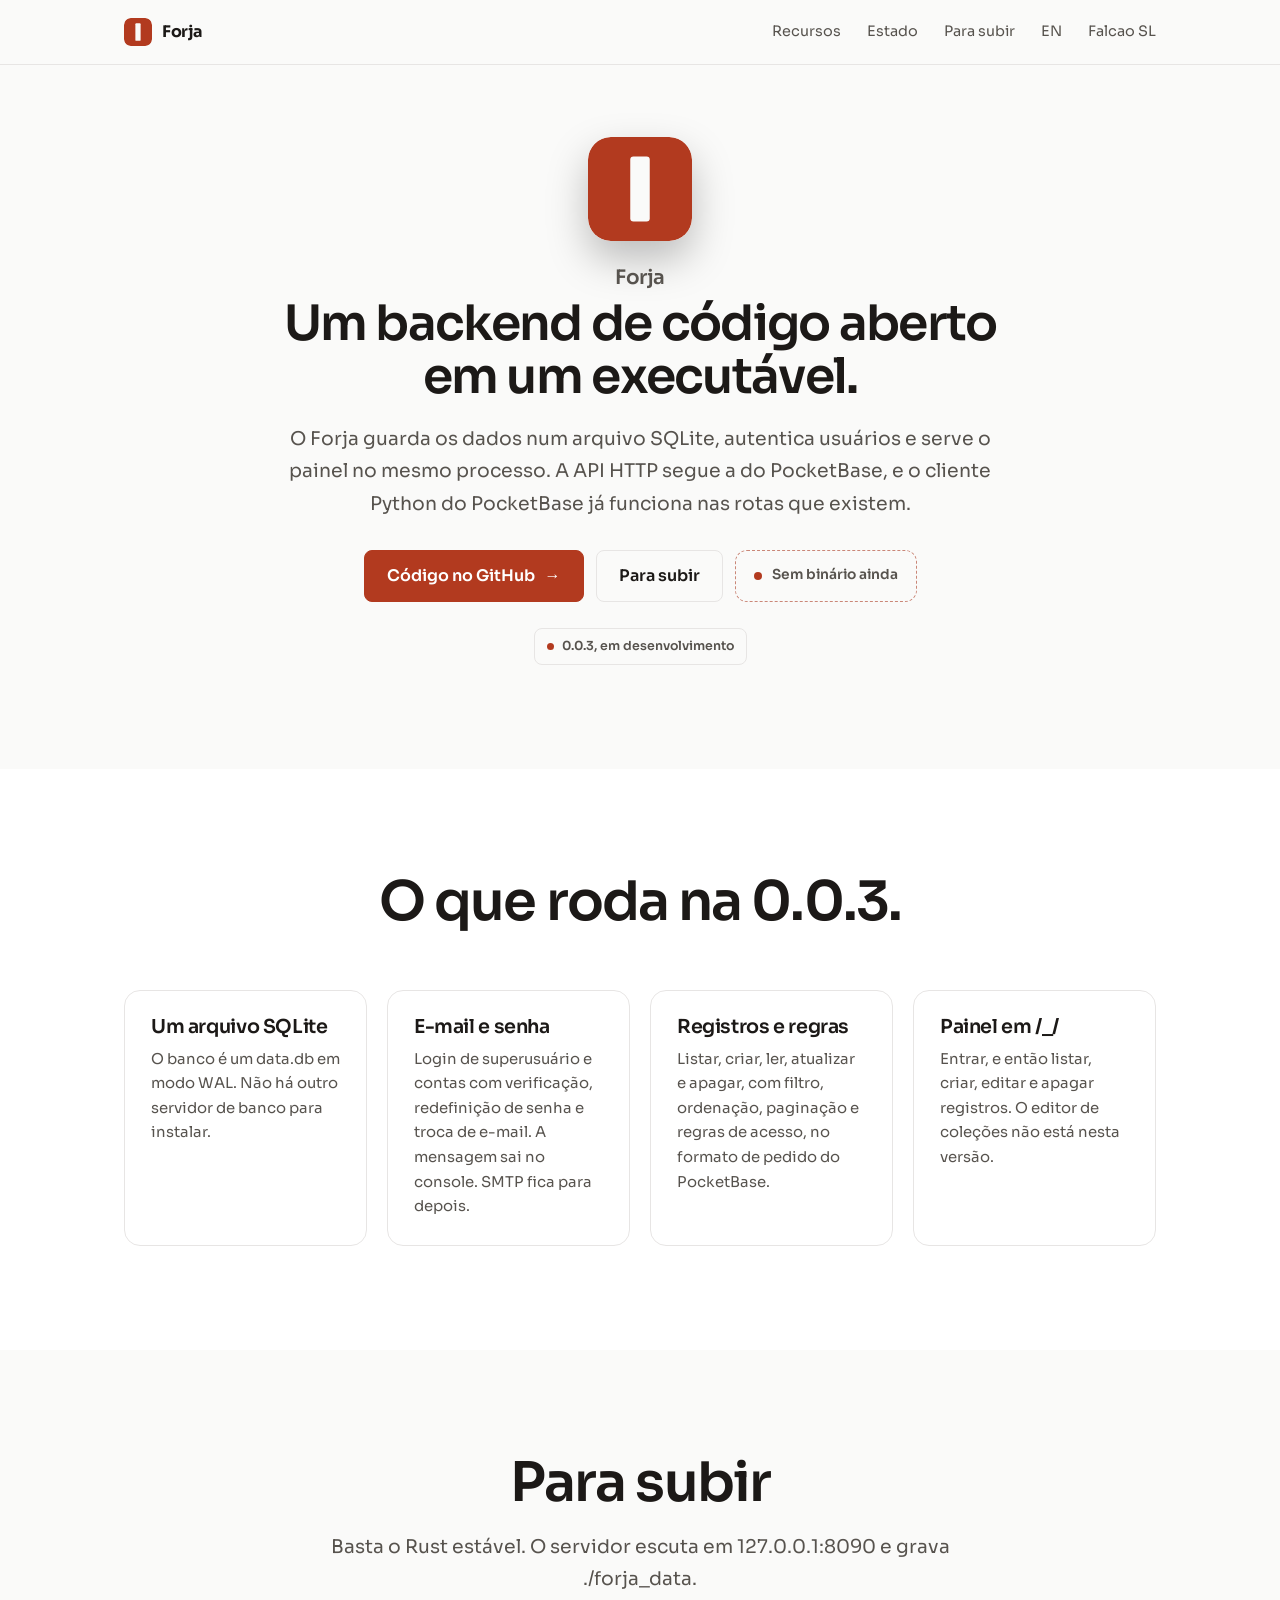
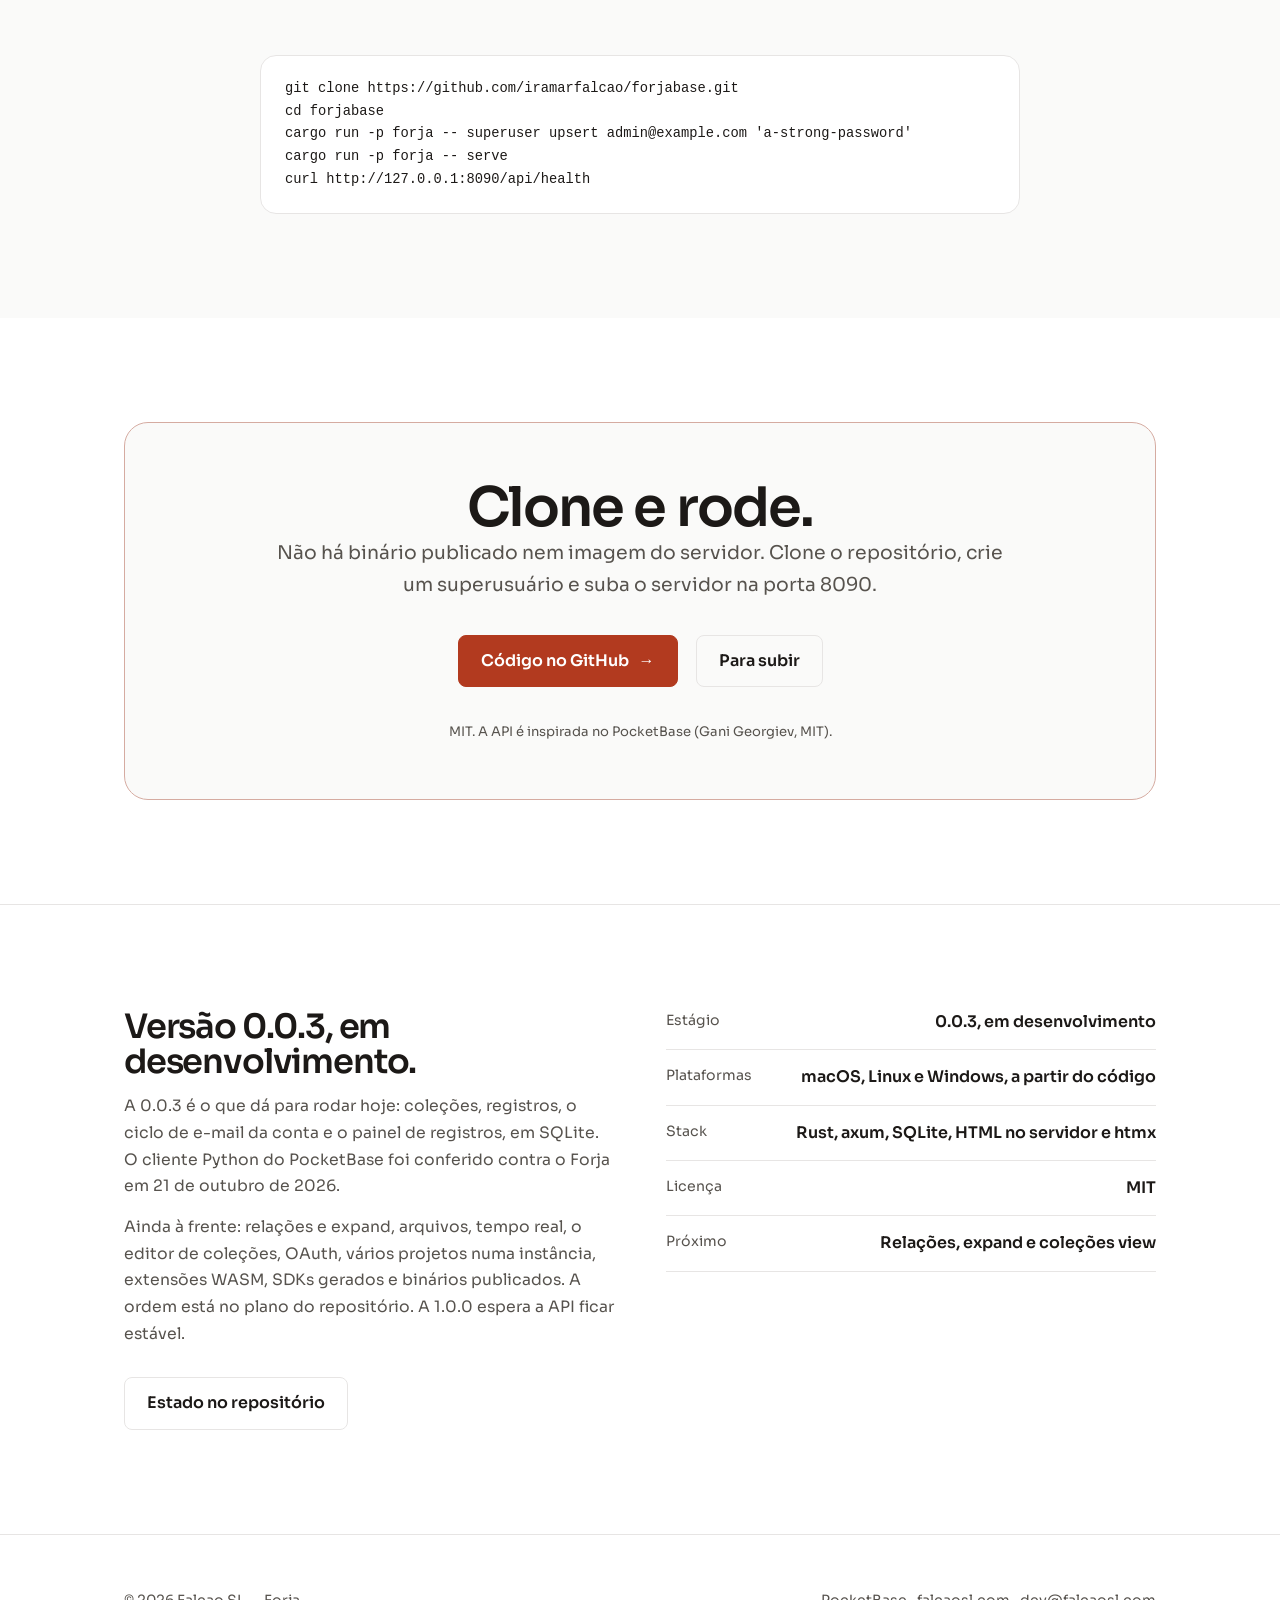
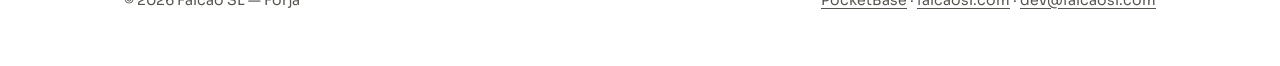
==== site/index.pt.html @ 16689769 "Adiciona a landing do Forja e o container nginx. A página diz o que a 0.0.3 faz e o que ainda não fa" ====
<!DOCTYPE html>
<html lang="pt-BR">
<head>
<meta charset="UTF-8">
<meta name="viewport" content="width=device-width, initial-scale=1">
<title>Forja | Um backend de código aberto em um executável</title>
<meta name="description" content="SQLite, autenticação e painel administrativo num executável em Rust. A API HTTP segue a do PocketBase. Versão 0.0.3, em desenvolvimento. MIT.">
<meta name="theme-color" content="#fafaf9">
<link rel="canonical" href="https://forja.falcaosl.com/index.pt.html">
<meta property="og:type" content="website">
<meta property="og:locale" content="pt_BR">
<meta property="og:title" content="Forja | Um backend de código aberto em um executável">
<meta property="og:description" content="SQLite, autenticação e painel administrativo num executável em Rust. A API HTTP segue a do PocketBase. Versão 0.0.3, em desenvolvimento. MIT.">
<meta property="og:url" content="https://forja.falcaosl.com/index.pt.html">
<meta property="og:site_name" content="Forja">
<meta name="author" content="Francisco Iramar Falcão Junior">
<meta name="robots" content="index, follow, max-image-preview:large">
<script type="application/ld+json">
{
  "@context": "https://schema.org",
  "@type": "SoftwareApplication",
  "name": "Forja",
  "url": "https://forja.falcaosl.com/index.pt.html",
  "applicationCategory": "DeveloperApplication",
  "operatingSystem": "macOS, Linux, Windows",
  "description": "SQLite, autenticação e painel administrativo num executável em Rust. A API HTTP segue a do PocketBase. Versão 0.0.3, em desenvolvimento. MIT.",
  "author": { "@type": "Person", "name": "Francisco Iramar Falcão Junior" },
  "publisher": { "@type": "Organization", "name": "Falcao SL", "url": "https://falcaosl.com/" }
}
</script>
<link rel="icon" href="favicon-20261017.svg" type="image/svg+xml">
<link rel="stylesheet" href="styles.css?v=20261017">
</head>
<body>
<a class="skip-link" href="#main">Pular para o conteúdo</a>

<header class="top">
  <div class="wrap">
    <a class="brand" href="/"><img class="mark" src="favicon-20261017.svg" width="28" height="28" alt="">Forja</a>
    <nav aria-label="Principal">
      <a href="#features">Recursos</a>
      <a href="#state">Estado</a>
      <a href="#start">Para subir</a>
      <a href="index.html" hreflang="en" lang="en">EN</a>
      <a href="https://falcaosl.com/">Falcao SL</a>
    </nav>
  </div>
</header>

<main id="main">

  <section class="section">
    <div class="wrap">
      <div class="hero">
          <img class="hero-icon" src="favicon-20261017.svg" width="256" height="256" alt="Forja— ícone">
        <h1>Forja</h1>
        <p class="tagline">Um backend de código aberto em um executável.</p>
        <p class="lead">O Forja guarda os dados num arquivo SQLite, autentica usuários e serve o painel no mesmo processo. A API HTTP segue a do PocketBase, e o cliente Python do PocketBase já funciona nas rotas que existem.</p>
        <div class="actions">
            <a class="btn btn-primary" href="https://github.com/iramarfalcao/forjabase">Código no GitHub <span aria-hidden="true">→</span></a><a class="btn btn-ghost" href="#start">Para subir</a><span class="store-soon">Sem binário ainda</span>
          </div>
        <p class="badge">0.0.3, em desenvolvimento</p>
      </div>
    </div>
  </section>

  <section class="section shots-section" aria-label="Telas">
    <div class="wrap">
      <div class="shots"></div>
    </div>
  </section>

  <section class="section section--alt" id="features" aria-labelledby="features-title">
    <div class="wrap">
      <div class="section-head reveal">
        <h2 id="features-title">O que roda na 0.0.3.</h2>
      </div>
      <div class="grid">
        <article class="card reveal"><h3>Um arquivo SQLite</h3><p>O banco é um data.db em modo WAL. Não há outro servidor de banco para instalar.</p></article>
        <article class="card reveal"><h3>E-mail e senha</h3><p>Login de superusuário e contas com verificação, redefinição de senha e troca de e-mail. A mensagem sai no console. SMTP fica para depois.</p></article>
        <article class="card reveal"><h3>Registros e regras</h3><p>Listar, criar, ler, atualizar e apagar, com filtro, ordenação, paginação e regras de acesso, no formato de pedido do PocketBase.</p></article>
        <article class="card reveal"><h3>Painel em /_/</h3><p>Entrar, e então listar, criar, editar e apagar registros. O editor de coleções não está nesta versão.</p></article>
      </div>
    </div>
  </section>


  <section class="section" id="start" aria-labelledby="start-title">
    <div class="wrap">
      <div class="section-head reveal">
        <h2 id="start-title">Para subir</h2>
        <p class="lead">Basta o Rust estável. O servidor escuta em 127.0.0.1:8090 e grava ./forja_data.</p>
      </div>
      <pre class="code reveal"><code>git clone https://github.com/iramarfalcao/forjabase.git
cd forjabase
cargo run -p forja -- superuser upsert admin@example.com 'a-strong-password'
cargo run -p forja -- serve
curl http://127.0.0.1:8090/api/health</code></pre>
    </div>
  </section>


  <section class="section cta" id="get" aria-labelledby="get-title">
    <div class="wrap">
      <div class="cta-box reveal">
        <div>
          <h2 id="get-title">Clone e rode.</h2>
          <p class="lead">Não há binário publicado nem imagem do servidor. Clone o repositório, crie um superusuário e suba o servidor na porta 8090.</p>
        </div>
        <div class="cta-actions"><a class="btn btn-primary" href="https://github.com/iramarfalcao/forjabase">Código no GitHub <span aria-hidden="true">→</span></a><a class="btn btn-ghost" href="#start">Para subir</a></div>
        <p class="cta-fine">MIT. A API é inspirada no PocketBase (Gani Georgiev, MIT).</p>
      </div>
    </div>
  </section>

  <section class="section state-strip" id="state" aria-labelledby="state-title">
    <div class="wrap">
      <div class="state reveal">
        <div>
          <h2 id="state-title">Versão 0.0.3, em desenvolvimento.</h2>
          <p class="lead">A 0.0.3 é o que dá para rodar hoje: coleções, registros, o ciclo de e-mail da conta e o painel de registros, em SQLite. O cliente Python do PocketBase foi conferido contra o Forja em 21 de outubro de 2026.</p>
          <p class="lead">Ainda à frente: relações e expand, arquivos, tempo real, o editor de coleções, OAuth, vários projetos numa instância, extensões WASM, SDKs gerados e binários publicados. A ordem está no plano do repositório. A 1.0.0 espera a API ficar estável.</p>
          <div class="actions"><a class="btn btn-ghost" href="https://github.com/iramarfalcao/forjabase/blob/main/docs/STATUS.md">Estado no repositório</a></div>
        </div>
        <dl>
          <div><dt>Estágio</dt><dd>0.0.3, em desenvolvimento</dd></div>
          <div><dt>Plataformas</dt><dd>macOS, Linux e Windows, a partir do código</dd></div>
          <div><dt>Stack</dt><dd>Rust, axum, SQLite, HTML no servidor e htmx</dd></div>
          <div><dt>Licença</dt><dd>MIT</dd></div>
          <div><dt>Próximo</dt><dd>Relações, expand e coleções view</dd></div>
        </dl>
      </div>
    </div>
  </section>

</main>

<footer class="bottom">
  <div class="wrap">
    <span>© 2026 Falcao SL — Forja</span>
    <span class="spacer"><a href="https://pocketbase.io/">PocketBase</a> · <a href="https://falcaosl.com/">falcaosl.com</a> · <a href="mailto:dev@falcaosl.com">dev@falcaosl.com</a></span>
  </div>
</footer>

<script src="motion.js?v=20261017" defer></script>
</body>
</html>
---- site/styles.css ----
/* Forja — site do produto.

   Mesmo esqueleto de todos os sites da Falcao SL: trocar os tokens de :root
   repinta a página inteira. Cada seção ocupa a altura da janela e cresce com o
   conteúdo quando ele não cabe — tela cheia é piso, não recorte.
   Gerado por scripts/gen_sites.py; não edite à mão. */

@font-face {
  font-family: "Sora";
  src: url("assets/fonts/Sora-Variable.ttf") format("truetype");
  font-style: normal;
  font-weight: 300 700;
  font-display: swap;
}

:root {
  --bg: #fafaf9;
  --fg: #1c1917;
  --muted: #57534e;
  --accent: #b23a1f;
  --accent-ink: #ffffff;
  --line: #e7e5e4;
  --card: #ffffff;
  --header-h: 64px;

  font-family: "Sora", -apple-system, BlinkMacSystemFont, "Segoe UI", Inter, sans-serif;
  font-synthesis: none;
}

* { box-sizing: border-box; min-width: 0; }
html { scroll-behavior: smooth; scroll-padding-top: var(--header-h); -webkit-text-size-adjust: 100%; }
body {
  margin: 0; overflow-x: hidden;
  background: var(--bg); color: var(--fg);
  font-size: 16px; line-height: 1.65;
}
a { color: inherit; text-decoration: none; }
::selection { background: var(--accent); color: var(--accent-ink); }
img, svg { display: block; max-width: 100%; height: auto; }
h1, h2, h3, p, ul { margin: 0; }
ul { padding: 0; list-style: none; }
:where(a, button, [tabindex]):focus-visible { outline: 3px solid var(--accent); outline-offset: 4px; border-radius: 3px; }

h1, h2, h3 { line-height: 1.05; letter-spacing: -.035em; font-weight: 600; }
h1 { font-size: clamp(2.6rem, 7vw, 5rem); }
h2 { font-size: clamp(2rem, 4.6vw, 3.4rem); }
h3 { font-size: 1.2rem; letter-spacing: -.02em; }

.skip-link { position: fixed; top: -200px; left: 16px; z-index: 50; padding: 12px 18px; border-radius: 10px; background: var(--fg); color: var(--bg); font-weight: 600; }
.skip-link:focus { top: 12px; }

.wrap { width: 100%; max-width: 1120px; margin-inline: auto; padding-inline: clamp(20px, 5vw, 44px); }

/* Landing de aplicativo, não apresentação de slides: a seção tem a altura do
   conteúdo. O piso de 100svh é do hub em falcaosl.com, onde foi pedido; aqui
   ele só inflava uma página curta em cinco telas de rolagem. */
.section {
  --pad-block: clamp(56px, 9vw, 104px);
  padding: var(--pad-block) 0;
}
.section:first-of-type { padding-top: clamp(36px, 6vw, 72px); }
.section--alt { background: var(--card); }

.eyebrow {
  display: flex; align-items: center; gap: 10px; margin-bottom: 18px;
  font-size: .7rem; font-weight: 700; letter-spacing: .16em; text-transform: uppercase;
  color: var(--accent);
}
.eyebrow::before { content: ""; width: 26px; height: 2px; flex: none; background: currentColor; }
.lead { max-width: 62ch; margin-top: 20px; font-size: clamp(1rem, 1.5vw, 1.18rem); line-height: 1.7; color: var(--muted); }
.section-head { max-width: 680px; margin: 0 auto clamp(36px, 5vw, 60px); text-align: center; }
.section-head .eyebrow { justify-content: center; }
.section-head .lead { margin-inline: auto; }

/* cabeçalho */
.top {
  position: sticky; top: 0; z-index: 20;
  background: var(--bg);
  border-bottom: 1px solid var(--line);
}
.top.scrolled { border-bottom-color: var(--line); }
.top .wrap { display: flex; align-items: center; gap: 16px; min-height: var(--header-h); }
.brand { display: flex; align-items: center; gap: 10px; font-weight: 700; letter-spacing: -.02em; }
.brand .mark { width: 26px; height: 26px; border-radius: 8px; background: var(--accent); flex: none; }
.brand img.mark { width: 28px; height: 28px; border-radius: 7px; background: none; }
.top nav { display: flex; gap: clamp(12px, 2.4vw, 26px); margin-left: auto; font-size: .9rem; }
.top nav a { display: inline-flex; align-items: center; min-height: 44px; color: var(--muted); }
.top nav a:hover { color: var(--fg); }

/* hero */
/* Herói centralizado e empilhado: ícone, nome, frase, botão. Sem imagem ao
   lado — as capturas vêm logo abaixo, numa fileira própria. */
.hero { max-width: 720px; margin-inline: auto; text-align: center; }
.hero .eyebrow { justify-content: center; }
.hero .lead { margin-inline: auto; }
.hero .actions { justify-content: center; }
.hero-icon {
  width: clamp(76px, 9vw, 104px); height: auto; margin: 0 auto 26px;
  border-radius: 23px; box-shadow: 0 18px 40px #00000040;
}

/* Capturas em fileira, sem moldura de aparelho: a arte já é a peça. */
.shots-section { padding-top: 0; }
.shots {
  display: grid; gap: clamp(14px, 2vw, 22px);
  grid-template-columns: repeat(auto-fit, minmax(min(100%, 260px), 1fr));
}
.shots img {
  width: 100%; height: auto; border-radius: 18px;
  box-shadow: 0 18px 44px #00000030;
}
.shots figure { margin: 0; }
.shots figcaption { margin-top: 12px; font-size: .86rem; line-height: 1.5; color: var(--muted); }
.hero h1 { font-size: clamp(1.05rem, 2vw, 1.25rem); font-weight: 600; letter-spacing: -.02em; color: var(--muted); }
.tagline { margin: 10px auto 0; max-width: 18em; font-size: clamp(1.9rem, 5vw, 3.05rem); font-weight: 600; letter-spacing: -.035em; line-height: 1.08; color: var(--fg); }
.actions { display: flex; flex-wrap: wrap; gap: 12px; margin-top: 30px; }
.btn {
  display: inline-flex; align-items: center; justify-content: center; gap: 10px;
  min-height: 48px; padding: 12px 22px; border-radius: 8px;
  border: 1px solid var(--line); font-weight: 600; cursor: pointer;
  transition: transform .2s, background .2s, border-color .2s;
}
.btn:hover { border-color: var(--fg); }
.btn-primary:hover { filter: brightness(.96); border-color: var(--accent); }
.btn-primary { background: var(--accent); border-color: var(--accent); color: var(--accent-ink); }
.btn-ghost:hover { border-color: currentColor; }
.badge {
  display: inline-flex; align-items: center; gap: 8px; margin-top: 26px;
  padding: 7px 12px; border-radius: 8px; border: 1px solid var(--line);
  font-size: .78rem; font-weight: 600; color: var(--muted);
}
.badge::before { content: ""; width: 7px; height: 7px; border-radius: 50%; background: var(--accent); }

/* palco: captura real ou ilustração */
.stage {
  position: relative; display: grid; place-items: center;
  padding: clamp(18px, 3vw, 32px); border-radius: 22px;
  background: color-mix(in srgb, var(--accent) 10%, var(--bg));
  border: 1px solid color-mix(in srgb, var(--accent) 24%, transparent);
}
.stage > img { width: 100%; height: auto; max-height: min(56svh, 520px); object-fit: contain; border-radius: 12px; box-shadow: 0 28px 60px #00000038; }
.stage-phones { display: flex; justify-content: center; gap: clamp(10px, 2vw, 20px); width: 100%; }
.stage-phones figure { margin: 0; width: min(46%, 220px, 23svh); padding: 6px; border-radius: 28px; background: linear-gradient(150deg, #f4f6fa, #7f8da8 42%, #141c2a); box-shadow: 0 24px 55px #00000045; }
.stage-phones img { width: 100%; height: auto; border-radius: 23px; }

.mock { width: 100%; padding: clamp(18px, 2.6vw, 26px); border-radius: 16px; background: var(--card); border: 1px solid color-mix(in srgb, var(--accent) 26%, transparent); box-shadow: 0 24px 55px #0000002e; }
.mock-bar { display: flex; justify-content: space-between; gap: 12px; margin-bottom: 20px; font-size: .66rem; font-weight: 700; letter-spacing: .12em; text-transform: uppercase; color: var(--muted); }
.mock-hero { font-size: clamp(1.7rem, 4vw, 2.7rem); font-weight: 600; letter-spacing: -.04em; text-align: center; padding: 22px 0; }
.mock-hero em { font-style: normal; color: var(--accent); }
.mock-track { height: 6px; border-radius: 99px; background: color-mix(in srgb, var(--accent) 22%, transparent); overflow: hidden; }
.mock-track i { display: block; width: 46%; height: 100%; border-radius: 99px; background: var(--accent); }
.mock-rows { display: grid; gap: 11px; margin-top: 20px; }
.mock-rows p { display: flex; justify-content: space-between; gap: 14px; font-size: .88rem; color: var(--muted); }
.mock-rows p b { color: var(--fg); font-weight: 600; }

/* grades */
/* Quatro recursos: colunas explícitas em 1/2/4 para nunca sobrar um órfão —
   o auto-fit dava três colunas e deixava o quarto cartão sozinho na linha. */
.grid { display: grid; gap: clamp(14px, 2vw, 20px); grid-template-columns: repeat(2, minmax(0, 1fr)); }
@media (min-width: 1000px) { .grid { grid-template-columns: repeat(4, minmax(0, 1fr)); } }
@media (max-width: 560px) { .grid { grid-template-columns: minmax(0, 1fr); } }
.card {
  padding: 26px; border: 1px solid var(--line); border-radius: 16px; background: var(--card);
  transition: transform .25s, border-color .25s, box-shadow .25s;
}
.card:hover { border-color: color-mix(in srgb, var(--accent) 45%, var(--line)); }
.card h3 { margin-bottom: 10px; }
.card p { font-size: .93rem; color: var(--muted); }
.card-n { display: block; margin-bottom: 14px; font-size: .68rem; font-weight: 700; letter-spacing: .14em; color: var(--accent); }

/* estado — tira compacta no fim, não uma seção de venda */
.state-strip { background: var(--card); border-top: 1px solid var(--line); }
.state-strip h2 { font-size: clamp(1.5rem, 2.8vw, 2.1rem); }
.state-strip .lead { font-size: .98rem; margin-top: 14px; }
.state { display: grid; grid-template-columns: repeat(auto-fit, minmax(min(100%, 280px), 1fr)); gap: clamp(26px, 4vw, 56px); align-items: start; }
.state dl { margin: 0; display: grid; gap: 14px; }
.state dl > div { display: flex; justify-content: space-between; gap: 16px; padding-bottom: 14px; border-bottom: 1px solid var(--line); }
.state dt { flex: none; color: var(--muted); font-size: .88rem; }
.state dd { margin: 0; font-weight: 600; text-align: right; overflow-wrap: anywhere; }

/* Faixa de conversão: a pergunta "como eu consigo isto?" respondida de uma vez,
   em tela cheia, antes da seção de estado. */
.cta { background: var(--card); }
.cta-box {
  display: grid; gap: clamp(22px, 3vw, 34px); justify-items: center; text-align: center;
  padding: clamp(30px, 5vw, 56px);
  border: 1px solid color-mix(in srgb, var(--accent) 34%, var(--line));
  border-radius: 24px;
  background: var(--bg);
}
.cta-box h2 { max-width: 20ch; }
.cta-box .eyebrow { justify-content: center; }
.cta-actions { justify-content: center; }
.cta-box .lead { margin-top: 0; max-width: 54ch; }
.cta-actions { display: flex; flex-wrap: wrap; align-items: center; gap: 14px 18px; }

/* Loja: badge real onde o app está publicado, marcador honesto onde não está.
   O badge oficial nunca é usado para app que ainda não tem listagem. */
.store-soon {
  display: inline-flex; align-items: center; gap: 10px;
  min-height: 48px; padding: 0 18px;
  border: 1px dashed color-mix(in srgb, var(--accent) 55%, var(--line));
  border-radius: 12px;
  font-size: .86rem; font-weight: 600; color: var(--muted);
}
.store-soon::before {
  content: ""; width: 8px; height: 8px; border-radius: 50%;
  background: var(--accent); flex: none;
}
.cta-fine { font-size: .82rem; color: var(--muted); max-width: 62ch; }

/* páginas de documento (privacidade, suporte, termos) — usam este mesmo CSS */
.brand .dot { width: 26px; height: 26px; border-radius: 8px; background: var(--accent); flex: none; }
.doc { padding: calc(var(--header-h) + 44px) 0 clamp(56px, 8vh, 88px); }
.doc .wrap { max-width: 760px; }
.doc h1 { font-size: clamp(2.1rem, 5vw, 3rem); margin-bottom: 10px; }
.doc h2 { font-size: clamp(1.3rem, 2.4vw, 1.7rem); margin: 44px 0 12px; }
.doc h3 { margin: 28px 0 8px; }
.doc p, .doc li { margin-bottom: 14px; color: var(--muted); overflow-wrap: anywhere; }
.doc .lead { margin-top: 18px; color: var(--fg); }
.doc ul { list-style: disc; padding-left: 22px; margin-bottom: 16px; }
.doc a { color: var(--accent); text-decoration: underline; text-underline-offset: 3px; }
.doc-meta { font-size: .86rem; }
.doc table { width: 100%; border-collapse: collapse; margin-bottom: 18px; }
.doc :is(th, td) { padding: 10px 12px; border-bottom: 1px solid var(--line); text-align: left; font-size: .92rem; }
.doc-scroll { overflow-x: auto; }

/* rodapé */
.bottom { padding: clamp(40px, 6vh, 64px) 0; border-top: 1px solid var(--line); background: var(--card); }
.bottom .wrap { display: flex; flex-wrap: wrap; gap: 14px 28px; align-items: center; font-size: .88rem; color: var(--muted); }
.bottom a { text-decoration: underline; text-underline-offset: 3px; }
.bottom .spacer { margin-left: auto; }

@media (max-width: 880px) {
  .hero-grid { grid-template-columns: minmax(0, 1fr); }
  .hero-visual { max-width: 560px; width: 100%; margin-inline: auto; }
}
@media (max-width: 600px) {
  .section { --pad-block: clamp(48px, 7vh, 80px); }
  .top nav { gap: 12px; font-size: .82rem; }
  .bottom .spacer { margin-left: 0; }
}


@media (max-width: 760px) {
  .top .wrap { flex-wrap: wrap; row-gap: 0; padding-block: 8px; }
  .top nav {
    order: 3; flex: 1 0 100%; margin-left: 0; overflow-x: auto;
    gap: 16px; padding-bottom: 2px; scrollbar-width: none;
  }
  .top nav::-webkit-scrollbar { display: none; }
  .top nav a { white-space: nowrap; flex: none; }
  .lang { margin-left: auto; min-height: 44px; padding-inline: 12px; }
  .hero .btn-primary { min-width: min(100%, 260px); }
}

/* Visível por padrão. Só esconde para revelar ao rolar quando motion.js rodou e
   marcou o <html> com .js-reveal; o que já estava na tela fica (.seen). */
.js-reveal .reveal:not(.visible):not(.seen) { opacity: 0; transform: translateY(20px); }
.reveal.visible { animation: arrive .65s cubic-bezier(.16, 1, .3, 1) both; }
@keyframes arrive { from { opacity: 0; transform: translateY(20px); } to { opacity: 1; transform: none; } }

@media (prefers-reduced-motion: reduce) {
  html { scroll-behavior: auto; }
  *, *::before, *::after { animation: none !important; transition: none !important; }
  .reveal { opacity: 1; transform: none; }
}

.shots:empty { display: none; }
.shots-section:has(.shots:empty) { display: none; }
.code {
  margin: 0 auto; max-width: 760px; padding: 22px 24px; overflow-x: auto;
  border: 1px solid var(--line); border-radius: 16px; background: var(--card);
  color: var(--fg); font-family: ui-monospace, "SF Mono", Menlo, Consolas, monospace;
  font-size: .86rem; line-height: 1.65;
}
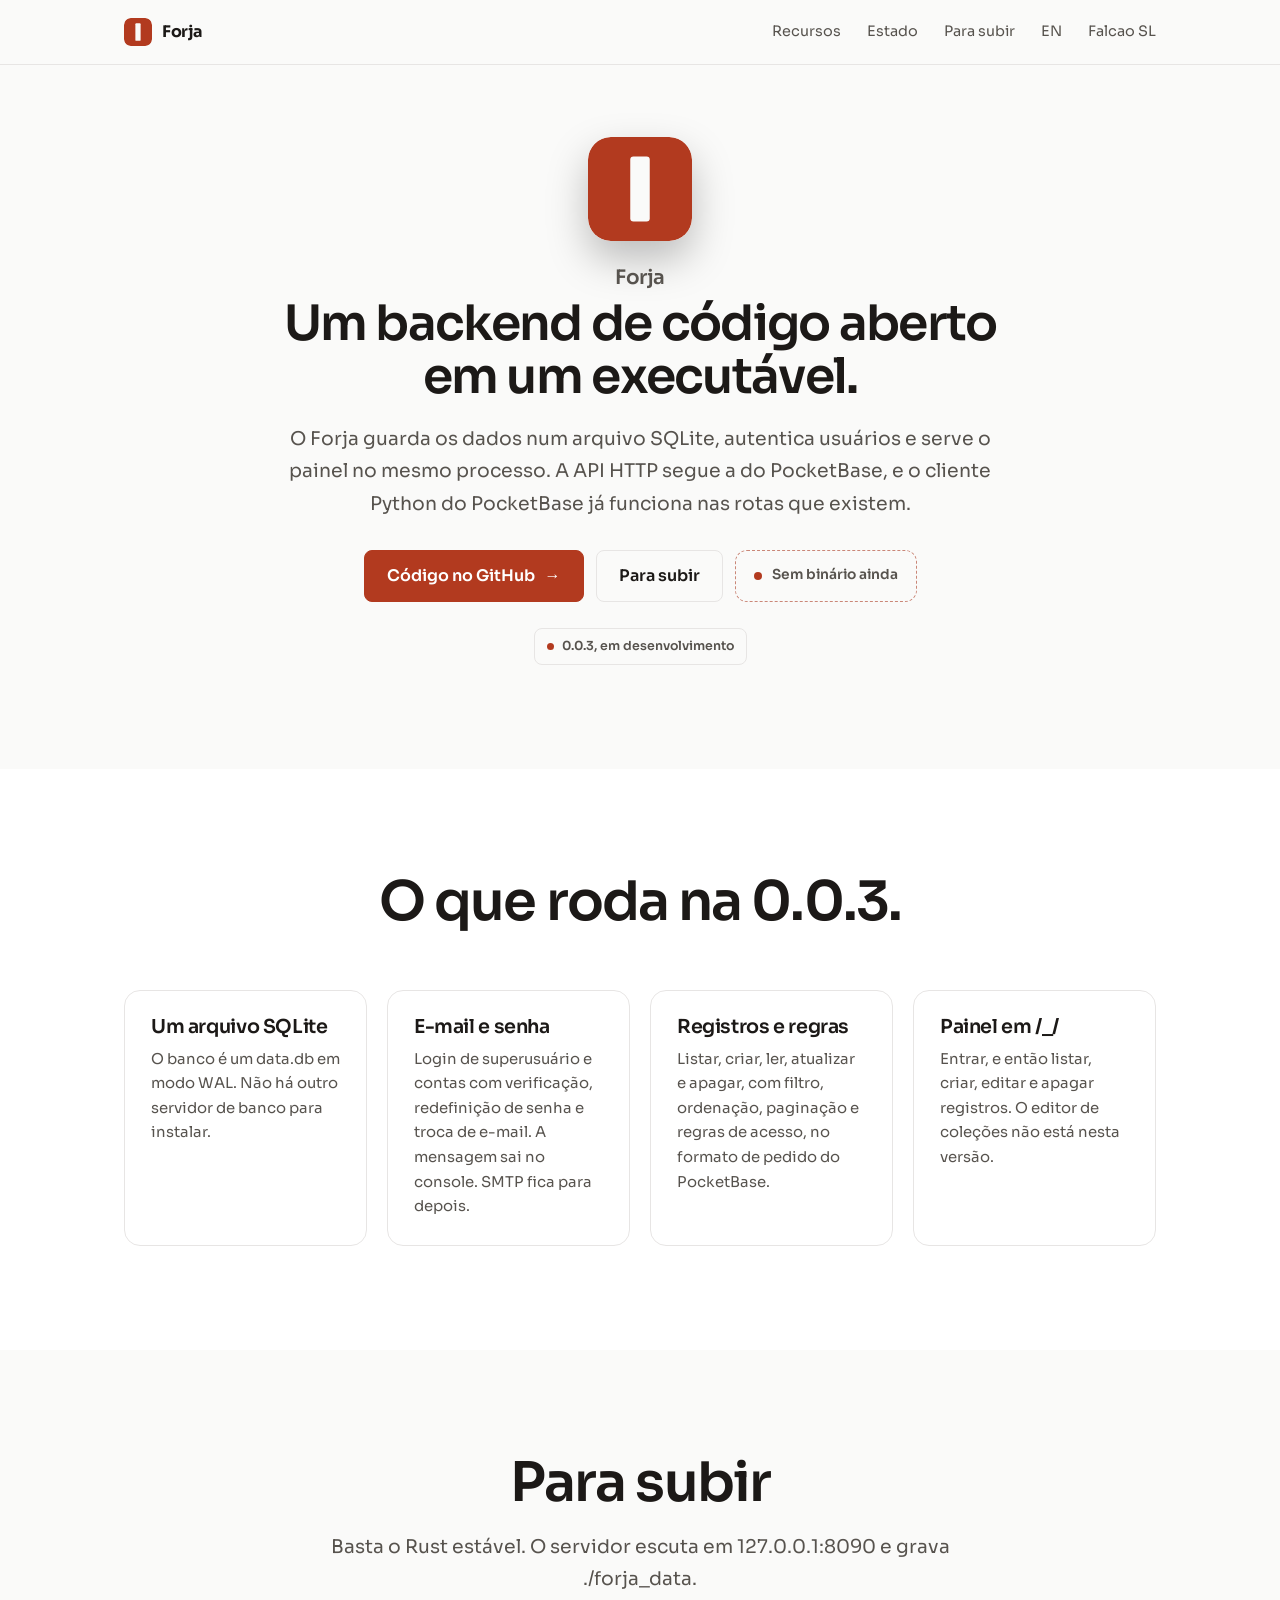
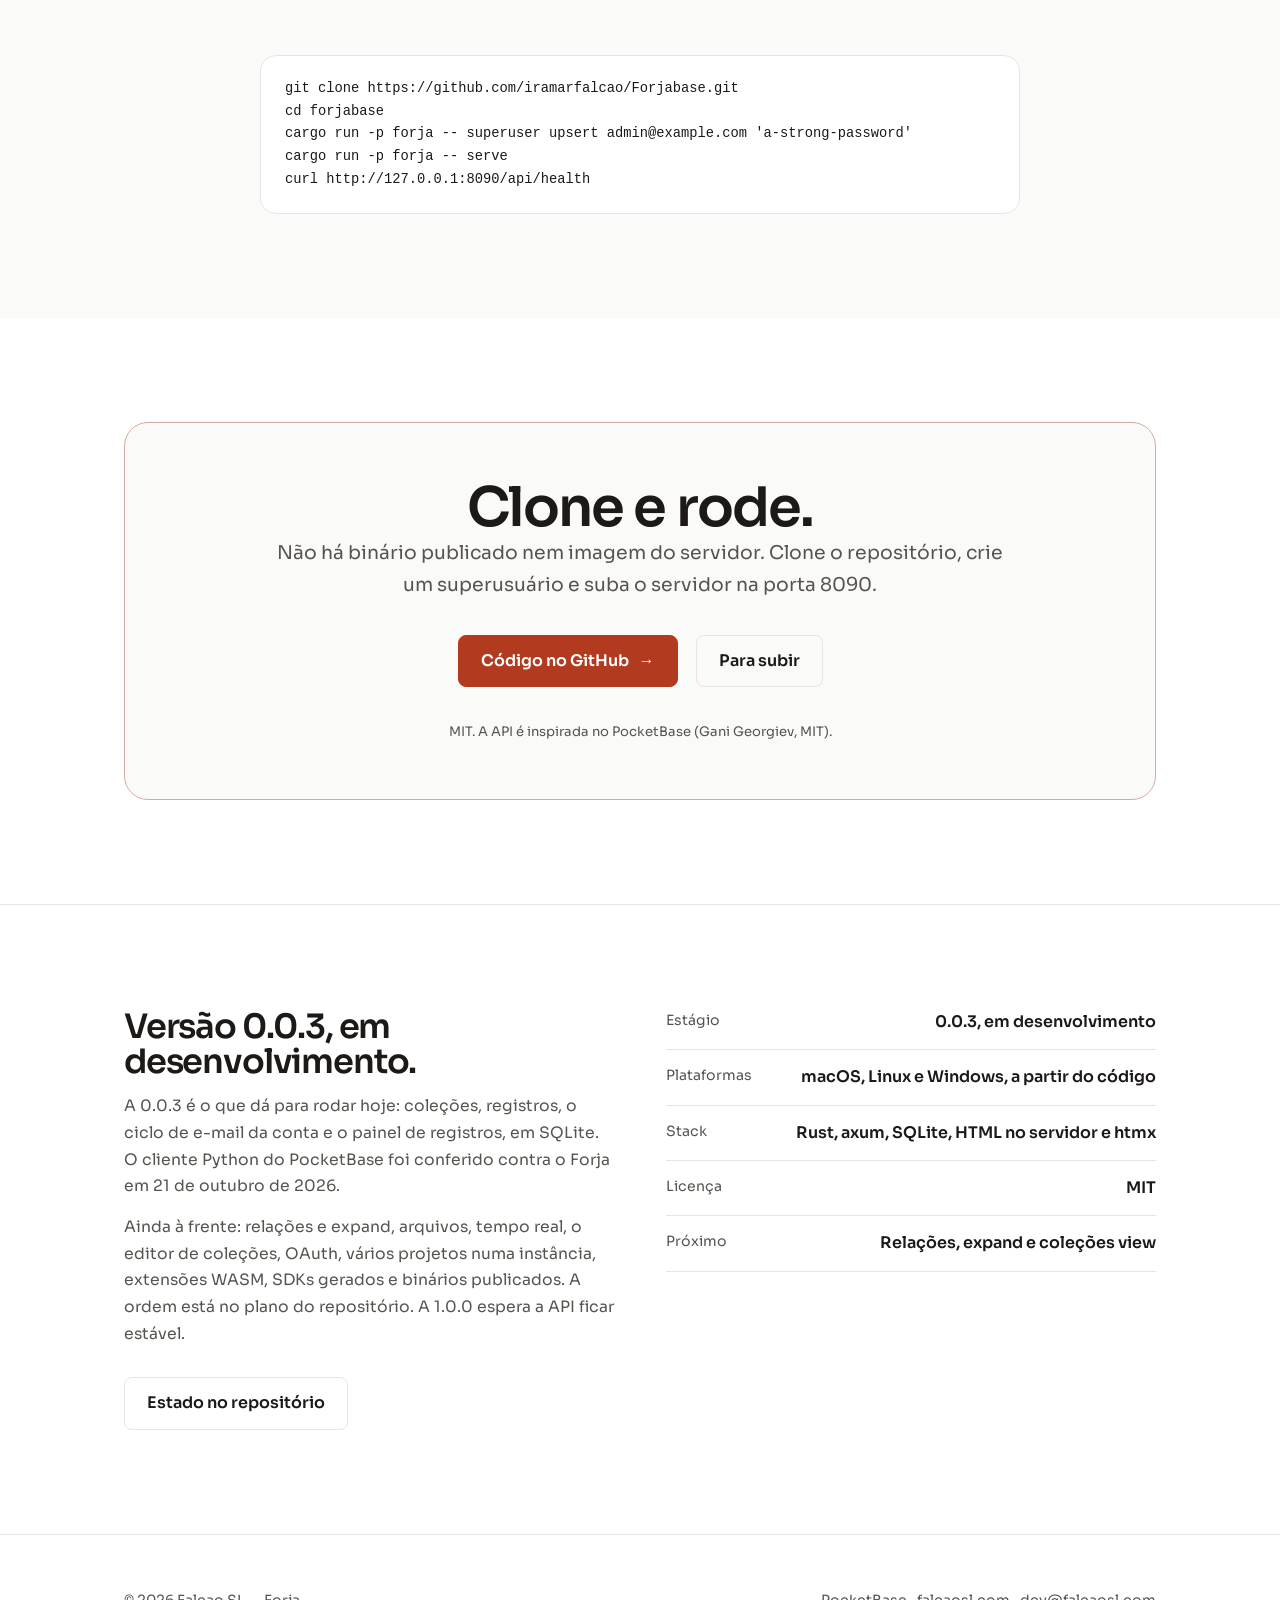
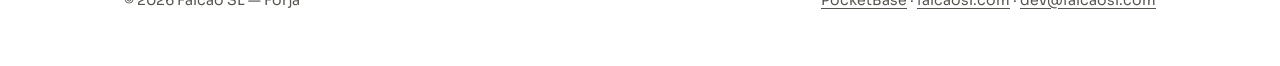
==== commit 119cc615: "Atualiza os links do GitHub para o nome Forjabase. Clone, Cargo e o site ainda apontavam para forjab" ====
--- a/site/index.pt.html
+++ b/site/index.pt.html
@@ -57,7 +57,7 @@
         <p class="tagline">Um backend de código aberto em um executável.</p>
         <p class="lead">O Forja guarda os dados num arquivo SQLite, autentica usuários e serve o painel no mesmo processo. A API HTTP segue a do PocketBase, e o cliente Python do PocketBase já funciona nas rotas que existem.</p>
         <div class="actions">
-            <a class="btn btn-primary" href="https://github.com/iramarfalcao/forjabase">Código no GitHub <span aria-hidden="true">→</span></a><a class="btn btn-ghost" href="#start">Para subir</a><span class="store-soon">Sem binário ainda</span>
+            <a class="btn btn-primary" href="https://github.com/iramarfalcao/Forjabase">Código no GitHub <span aria-hidden="true">→</span></a><a class="btn btn-ghost" href="#start">Para subir</a><span class="store-soon">Sem binário ainda</span>
           </div>
         <p class="badge">0.0.3, em desenvolvimento</p>
       </div>
@@ -91,7 +91,7 @@
         <h2 id="start-title">Para subir</h2>
         <p class="lead">Basta o Rust estável. O servidor escuta em 127.0.0.1:8090 e grava ./forja_data.</p>
       </div>
-      <pre class="code reveal"><code>git clone https://github.com/iramarfalcao/forjabase.git
+      <pre class="code reveal"><code>git clone https://github.com/iramarfalcao/Forjabase.git
 cd forjabase
 cargo run -p forja -- superuser upsert admin@example.com 'a-strong-password'
 cargo run -p forja -- serve
@@ -107,7 +107,7 @@
           <h2 id="get-title">Clone e rode.</h2>
           <p class="lead">Não há binário publicado nem imagem do servidor. Clone o repositório, crie um superusuário e suba o servidor na porta 8090.</p>
         </div>
-        <div class="cta-actions"><a class="btn btn-primary" href="https://github.com/iramarfalcao/forjabase">Código no GitHub <span aria-hidden="true">→</span></a><a class="btn btn-ghost" href="#start">Para subir</a></div>
+        <div class="cta-actions"><a class="btn btn-primary" href="https://github.com/iramarfalcao/Forjabase">Código no GitHub <span aria-hidden="true">→</span></a><a class="btn btn-ghost" href="#start">Para subir</a></div>
         <p class="cta-fine">MIT. A API é inspirada no PocketBase (Gani Georgiev, MIT).</p>
       </div>
     </div>
@@ -120,7 +120,7 @@
           <h2 id="state-title">Versão 0.0.3, em desenvolvimento.</h2>
           <p class="lead">A 0.0.3 é o que dá para rodar hoje: coleções, registros, o ciclo de e-mail da conta e o painel de registros, em SQLite. O cliente Python do PocketBase foi conferido contra o Forja em 21 de outubro de 2026.</p>
           <p class="lead">Ainda à frente: relações e expand, arquivos, tempo real, o editor de coleções, OAuth, vários projetos numa instância, extensões WASM, SDKs gerados e binários publicados. A ordem está no plano do repositório. A 1.0.0 espera a API ficar estável.</p>
-          <div class="actions"><a class="btn btn-ghost" href="https://github.com/iramarfalcao/forjabase/blob/main/docs/STATUS.md">Estado no repositório</a></div>
+          <div class="actions"><a class="btn btn-ghost" href="https://github.com/iramarfalcao/Forjabase/blob/main/docs/STATUS.md">Estado no repositório</a></div>
         </div>
         <dl>
           <div><dt>Estágio</dt><dd>0.0.3, em desenvolvimento</dd></div>
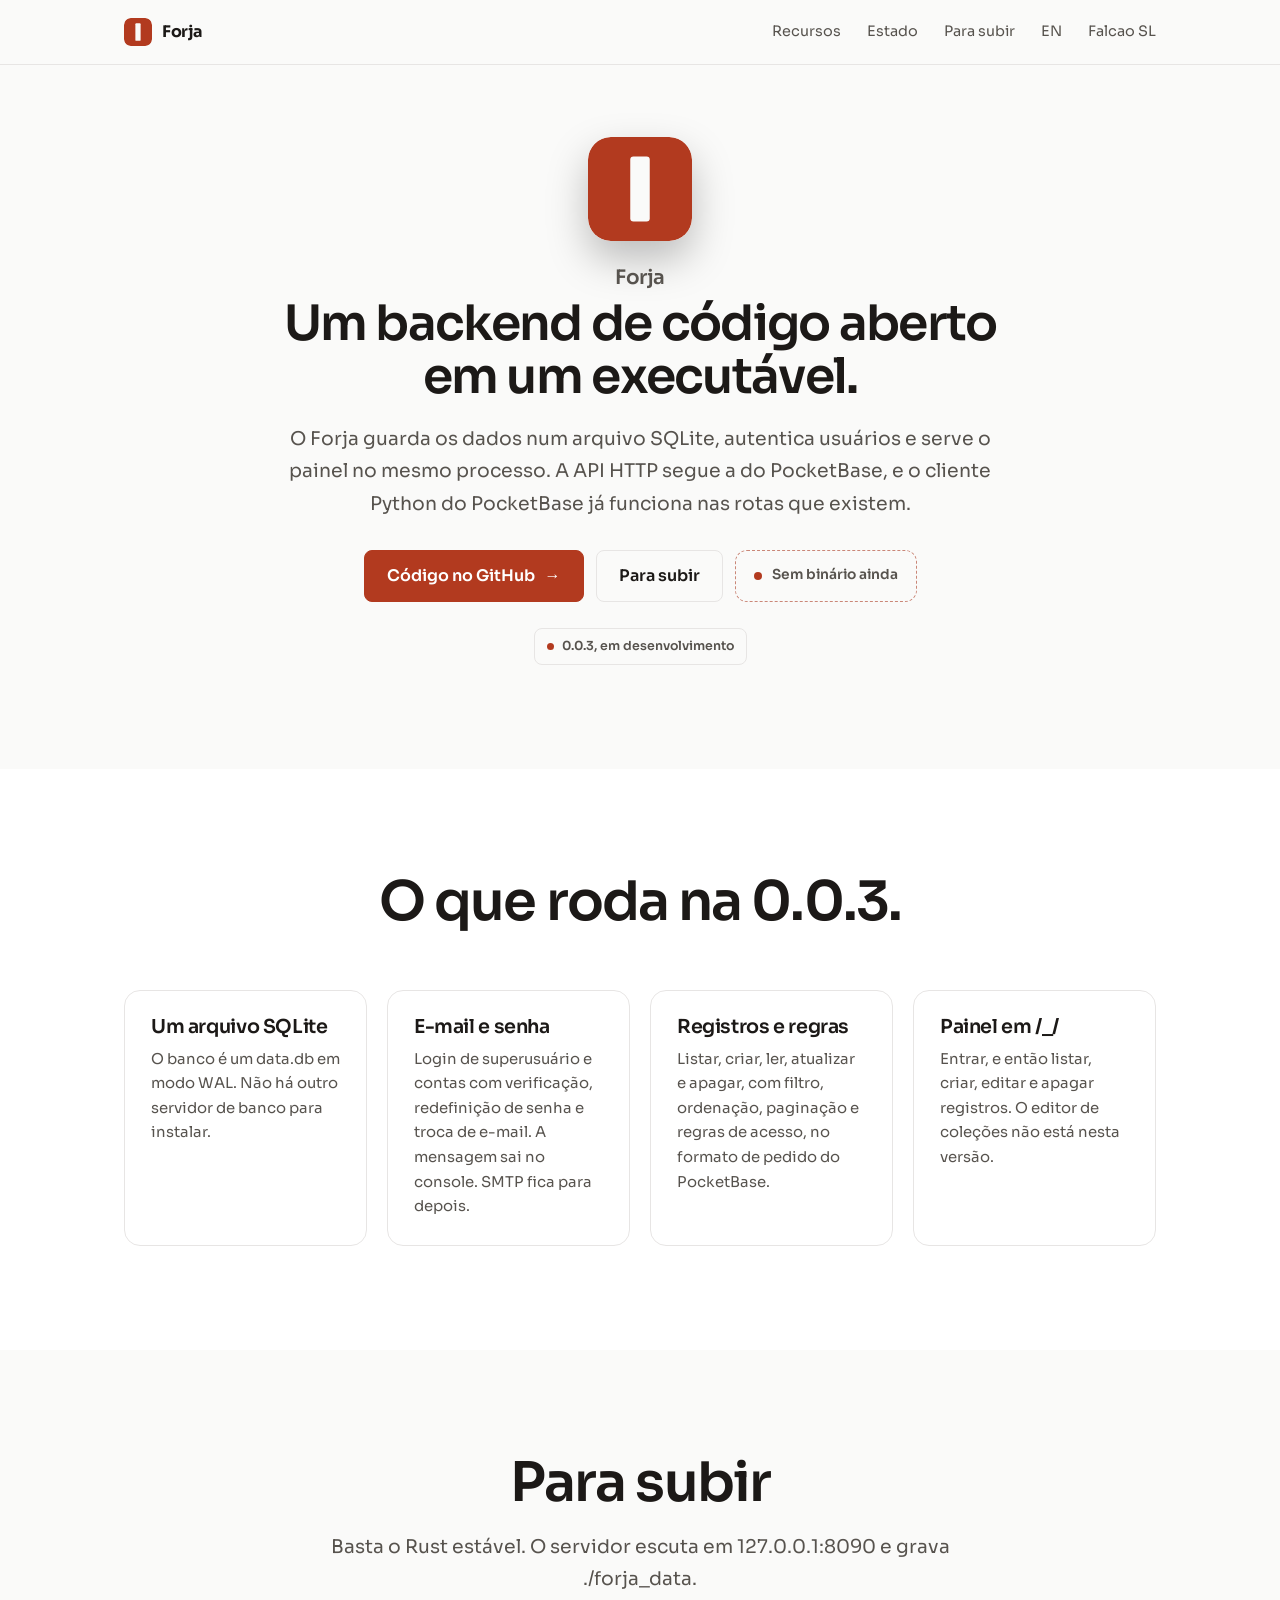
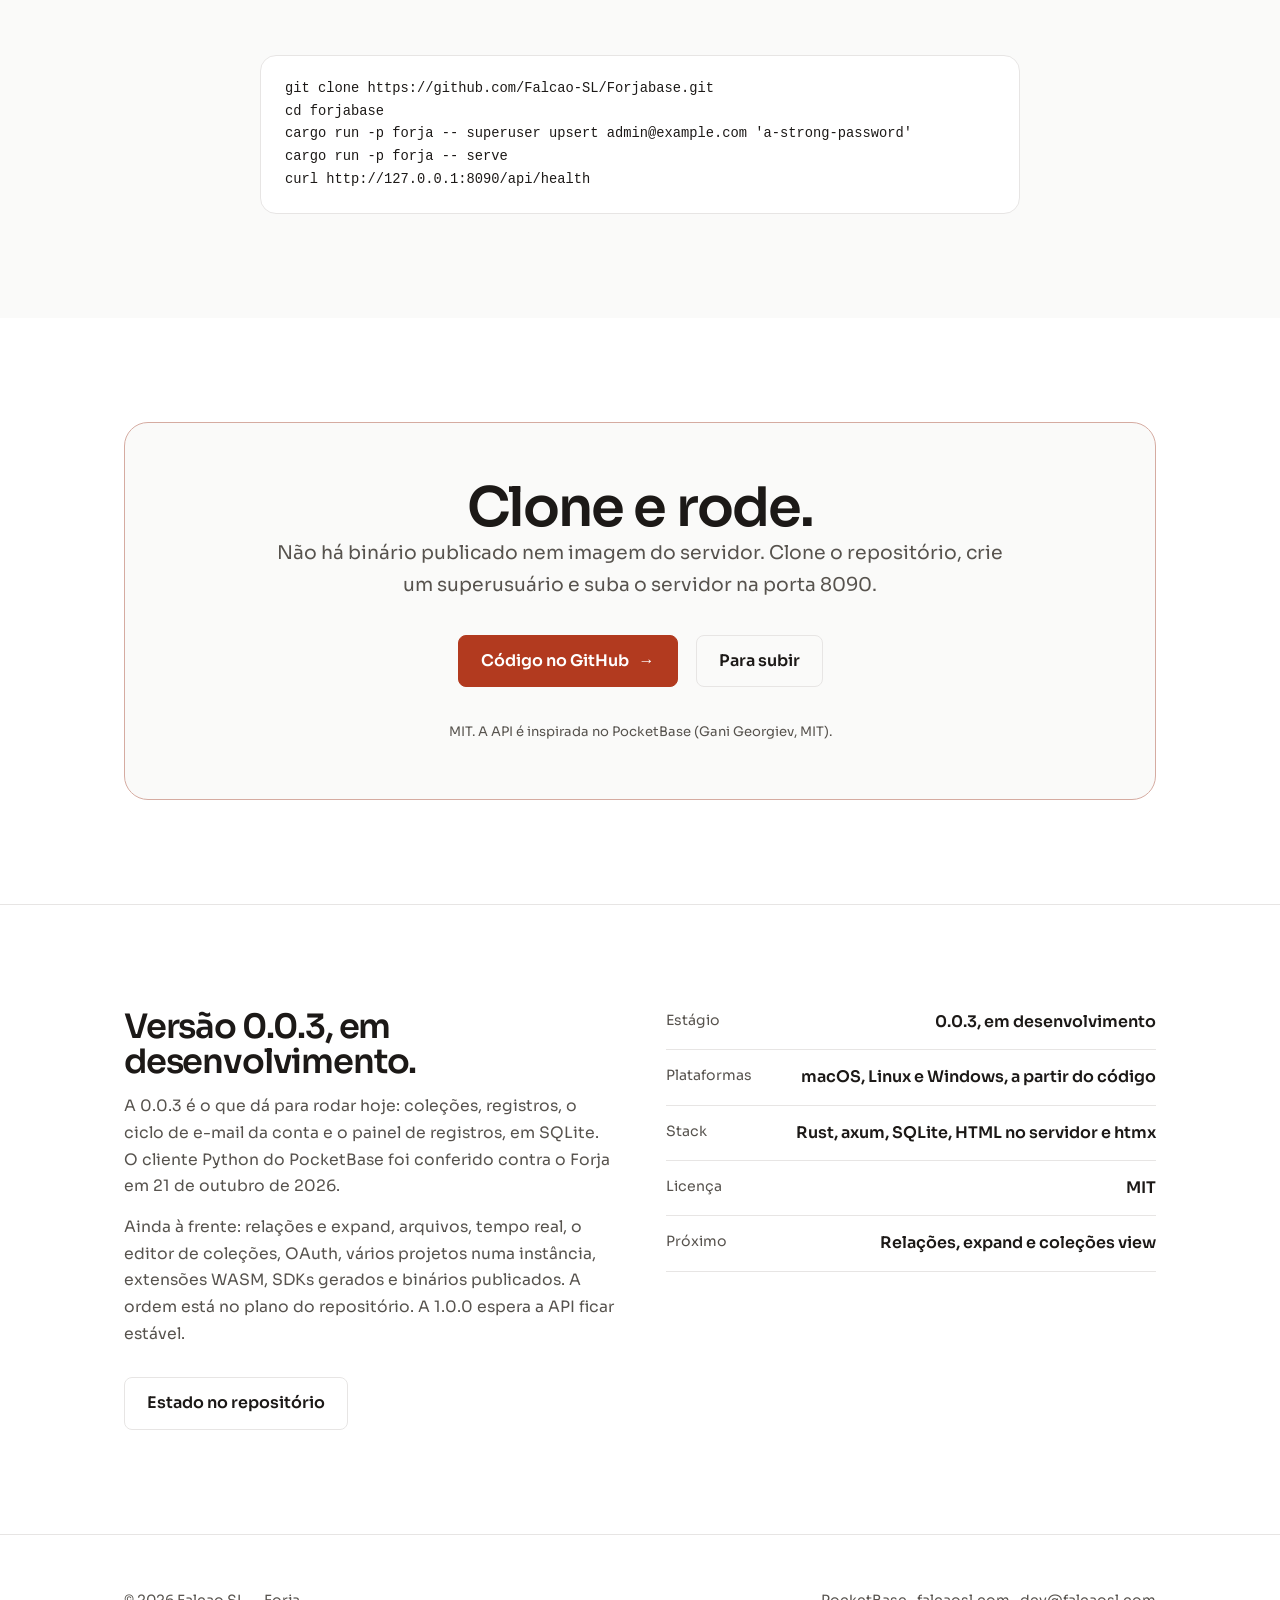
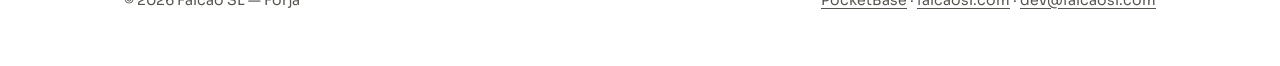
==== commit f1c59747: "Atualiza os links do GitHub para a org Falcao-SL. As páginas já publicadas ainda mandavam o visitant" ====
--- a/site/index.pt.html
+++ b/site/index.pt.html
@@ -57,7 +57,7 @@
         <p class="tagline">Um backend de código aberto em um executável.</p>
         <p class="lead">O Forja guarda os dados num arquivo SQLite, autentica usuários e serve o painel no mesmo processo. A API HTTP segue a do PocketBase, e o cliente Python do PocketBase já funciona nas rotas que existem.</p>
         <div class="actions">
-            <a class="btn btn-primary" href="https://github.com/iramarfalcao/Forjabase">Código no GitHub <span aria-hidden="true">→</span></a><a class="btn btn-ghost" href="#start">Para subir</a><span class="store-soon">Sem binário ainda</span>
+            <a class="btn btn-primary" href="https://github.com/Falcao-SL/Forjabase">Código no GitHub <span aria-hidden="true">→</span></a><a class="btn btn-ghost" href="#start">Para subir</a><span class="store-soon">Sem binário ainda</span>
           </div>
         <p class="badge">0.0.3, em desenvolvimento</p>
       </div>
@@ -91,7 +91,7 @@
         <h2 id="start-title">Para subir</h2>
         <p class="lead">Basta o Rust estável. O servidor escuta em 127.0.0.1:8090 e grava ./forja_data.</p>
       </div>
-      <pre class="code reveal"><code>git clone https://github.com/iramarfalcao/Forjabase.git
+      <pre class="code reveal"><code>git clone https://github.com/Falcao-SL/Forjabase.git
 cd forjabase
 cargo run -p forja -- superuser upsert admin@example.com 'a-strong-password'
 cargo run -p forja -- serve
@@ -107,7 +107,7 @@
           <h2 id="get-title">Clone e rode.</h2>
           <p class="lead">Não há binário publicado nem imagem do servidor. Clone o repositório, crie um superusuário e suba o servidor na porta 8090.</p>
         </div>
-        <div class="cta-actions"><a class="btn btn-primary" href="https://github.com/iramarfalcao/Forjabase">Código no GitHub <span aria-hidden="true">→</span></a><a class="btn btn-ghost" href="#start">Para subir</a></div>
+        <div class="cta-actions"><a class="btn btn-primary" href="https://github.com/Falcao-SL/Forjabase">Código no GitHub <span aria-hidden="true">→</span></a><a class="btn btn-ghost" href="#start">Para subir</a></div>
         <p class="cta-fine">MIT. A API é inspirada no PocketBase (Gani Georgiev, MIT).</p>
       </div>
     </div>
@@ -120,7 +120,7 @@
           <h2 id="state-title">Versão 0.0.3, em desenvolvimento.</h2>
           <p class="lead">A 0.0.3 é o que dá para rodar hoje: coleções, registros, o ciclo de e-mail da conta e o painel de registros, em SQLite. O cliente Python do PocketBase foi conferido contra o Forja em 21 de outubro de 2026.</p>
           <p class="lead">Ainda à frente: relações e expand, arquivos, tempo real, o editor de coleções, OAuth, vários projetos numa instância, extensões WASM, SDKs gerados e binários publicados. A ordem está no plano do repositório. A 1.0.0 espera a API ficar estável.</p>
-          <div class="actions"><a class="btn btn-ghost" href="https://github.com/iramarfalcao/Forjabase/blob/main/docs/STATUS.md">Estado no repositório</a></div>
+          <div class="actions"><a class="btn btn-ghost" href="https://github.com/Falcao-SL/Forjabase/blob/main/docs/STATUS.md">Estado no repositório</a></div>
         </div>
         <dl>
           <div><dt>Estágio</dt><dd>0.0.3, em desenvolvimento</dd></div>
